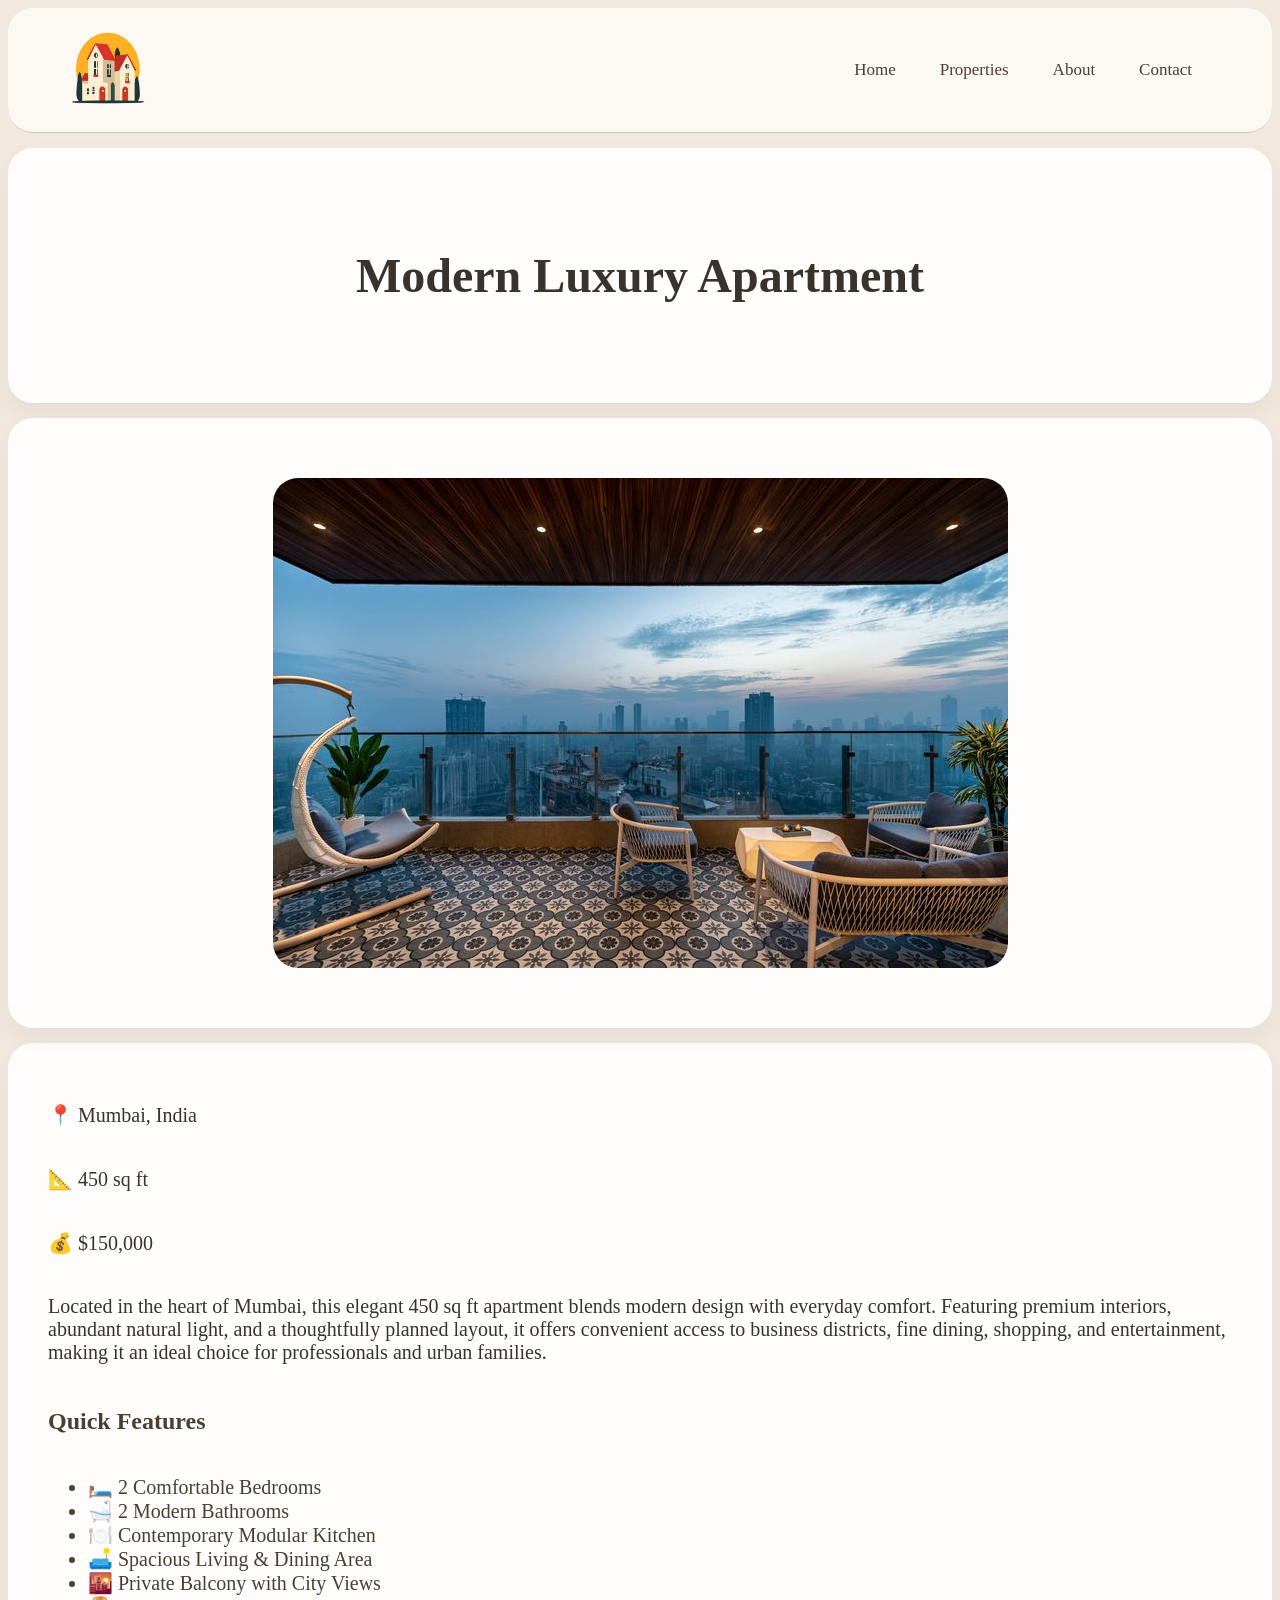
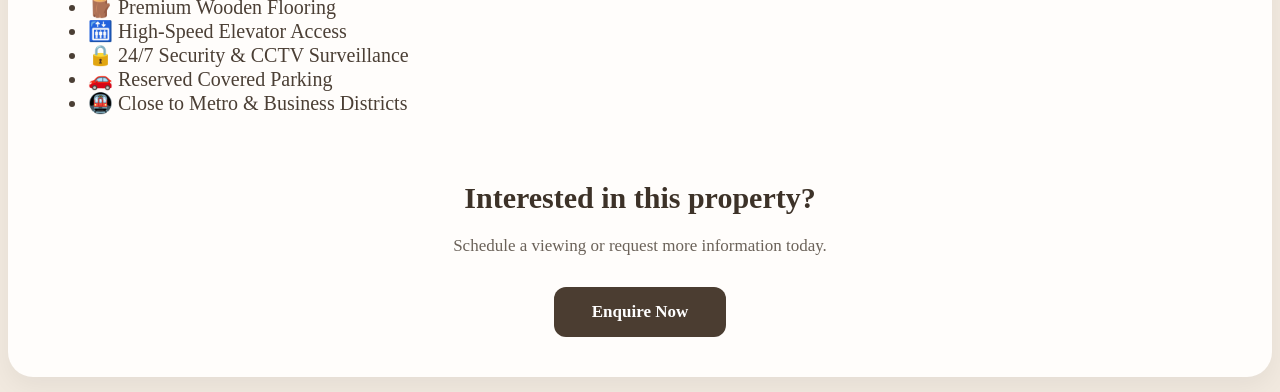
==== mumbai.html @ 9389cc8c "Add files via upload" ====
<!DOCTYPE html>
<html lang="en">
<head>
    <meta charset="UTF-8">
    <meta name="viewport" content="width=device-width, initial-scale=1.0">
    <title>Modern Luxury Villa | Kirat Estates</title>
    <link rel="stylesheet" href="style.css">
</head>
<body>
    <header>
        <div class="header-image">
    <img src="logo.png" alt="Logo">
   
</div> 

<div class="header-nav">
            
<nav>

    <a href="index.html#hero-section">Home</a>

    <a href="index.html#property-section">Properties</a>

    <a href="index.html#about-section">About</a>

    <a href="#contact-section">Contact</a>

</nav>
        
        </div>
    </header>
<main>
    <section class="property-title">
        <h1>Modern Luxury Apartment</h1>
    </section>
    <section class="property-image">
        <img src="p3.jpeg" alt="property">
    </section>
    <section class="property-info">
        <p>📍 Mumbai, India</p>
<p>📐 450 sq ft</p>
<p>💰 $150,000</p><p>
Located in the heart of Mumbai, this elegant 450 sq ft apartment blends modern design with everyday comfort. Featuring premium interiors, abundant natural light, and a thoughtfully planned layout, it offers convenient access to business districts, fine dining, shopping, and entertainment, making it an ideal choice for professionals and urban families.
</p>

        <h3>Quick Features</h3>

<ul>
    <li>🛏️ 2 Comfortable Bedrooms</li>
    <li>🛁 2 Modern Bathrooms</li>
    <li>🍽️ Contemporary Modular Kitchen</li>
    <li>🛋️ Spacious Living & Dining Area</li>
    <li>🌇 Private Balcony with City Views</li>
    <li>🪵 Premium Wooden Flooring</li>
    <li>🛗 High-Speed Elevator Access</li>
    <li>🔒 24/7 Security & CCTV Surveillance</li>
    <li>🚗 Reserved Covered Parking</li>
    <li>🚇 Close to Metro & Business Districts</li>
</ul>
<div class="property-enquire">

    <h3>Interested in this property?</h3>

    <p>Schedule a viewing or request more information today.</p>

    <a href="index.html#contact-section" class="enquire-btn">

        Enquire Now

    </a>

</div>
</section>
    

</main>
    
</body>
</html>
---- style.css ----
html{
    scroll-behavior: smooth;
}
body{

    background:#F1E9DF;

}
header{
    display:flex;
    justify-content:space-between;
    align-items:center;
    padding:20px 60px;
    background:rgba(255, 253, 251, 0.8);
    border-radius: 25px;
    border-bottom:1px solid #D5C5B4;
}
.header-image img{
    width: 80px;
    height: 80px;
}

.header-nav nav a{
    text-decoration: none;
    padding: 20px;
    
    color:#4B3F35;

    font-size:17px;

    font-weight:500;

    transition:.3s ease;
    transform:translateY(-1px);
    
}
.header-nav nav a:hover{
    transform: translateY(-2px); 
    box-shadow: 0 10px 30px rgba(0, 0, 0, 0.12);
    border-radius: 5px;
    color: #D4AE7B;

}
.hero{

    display:flex;
    justify-content: center;

    padding:80px;

    min-height:90vh;

    margin-top:50px;

    border-radius:25px;

    overflow:hidden;

    position:relative;

    background-image:
        linear-gradient(rgba(0,0,0,.38), rgba(0,0,0,.38)),
        url("villa.png");

    background-size:cover;

    background-position:center;

    background-repeat:no-repeat;

}
.hero-content{
    display: flex;
    flex-direction: column;
    align-items: center;
    gap: 22px;
}

.hero-content h1{
    color: #FFFFFF;
    font-size: 4rem;
    font-weight: 700;
    max-width: 750px;
    
}
.hero-content p{
    color: #F3EFE8;
    font-size: 1.5rem;
    font-weight: 500;
    line-height: 1.6;
    max-width: 600px;

}    
.hero-btn{
    background :#D4AE7B;
    padding: 9px 11px;
    border-radius: 5px;
    
}
.hero-btn {
    text-decoration: none;
    color: #3A332D;
}
.hero-btn:hover{
    background:#D5B07A;
    transform:translateY(-2px);
    transition:.3s ease;
}
.properties{
    display:flex;
    flex-direction: column;
    padding:20px 60px;
    background:rgba(255, 253, 251, 1);
    border-radius: 25px;
    border-bottom:1px solid #D5C5B4;
    margin-top: 25px;
    min-height: 80vh;
    margin-top: 50px;
    padding-bottom: 100px;
}
.properties-title{
    text-align: center;
    width: 100%;
    margin-bottom: 30px;
}

.properties-title h1{
    font-size: 2rem;
    font-weight: 600;
    color:#4B3F35;
}
.property-content{
    display: flex;
    flex-direction: row;
justify-content: center;}

.property-card{
    display: flex;
    flex-direction: column;
    align-items: center;
    width: 350px;
    height: 100%;
    background:#F1E9DF;;
    border: .5px solid #D5C5B4;
    border-radius: 5px;
    margin: 5px 10px;
    box-shadow: 0 4px 20px rgba(0, 0, 0, 0.05);
    transition: box-shadow 0.3s ease, transform 0.3s ease;
    cursor: pointer;
    padding-bottom:25px;
}
.property-card:hover {
    transform: translateY(-5px); 
    box-shadow: 0 10px 30px rgba(0, 0, 0, 0.12); 
}
.property-card img{
    height: 300px;
    width: 100%;
    object-fit: cover;
    border-radius: 5px 5px 0px 0px;
}
.about{
    display:flex;
    flex-direction: column;
    justify-content: center;
    align-items: center;
    padding:20px 60px;
    background:rgba(255, 253, 251, 1);
    border-radius: 25px;
    border-bottom:1px solid #D5C5B4;
    margin-top: 50px;
    overflow:hidden;

    position:relative;

    background-image:
        linear-gradient(rgba(0,0,0,.38), rgba(0,0,0,.38)),
        url("about.png");

    background-size:cover;

    background-position:center;

    background-repeat:no-repeat;
    min-height: 80vh;
  

    
}

    
   .about-title{
     text-align: center;
   }

.about-title h1{
    color: #FFFFFF;
    

    font-size: 4rem;
    font-weight: 700;
    
}
.about-title p{
    color: #F3EFE8;
    font-size: 1rem;
    font-weight: 500;
    line-height: 1.3;
    max-width: 600px;
}
.contact{
    display:flex;
    flex-direction: column;
    padding:20px 60px;
    background:rgba(255, 253, 251, 1);
    border-radius: 25px;
    border-bottom:1px solid #D5C5B4;
    margin-top: 25px;
    min-height: 70vh;
    margin: 80px auto;
    max-width: 950Px;
    width: 90%;
}
.contact-content{
    align-items: center;
    justify-content: center;
    text-align: center;
}
.contact-content h1{
    
    font-size: 2rem;
    font-weight: 600;
    color:#4B3F35;
}
.contact-form{
    display: flex;
    flex-direction: column;
    gap: 20px;
    margin-top: 25px;
    max-width: 650px;
    width: 100%;
}
.contact-form form{
    display: flex;
    flex-direction: column;
    gap: 20px ;
    
}
.contact-form label{
    width: 120px;
    margin-top: 12px;
    font-size: 1rem;

}
.contact-form input,
.contact-form textarea{
    flex: 1;
    width: 100%;

    border: 1px solid #D5C5B4;
    border-radius: 10px;
    background: #F8F3ED;
    padding: 14px 18px;
    font-size: 1rem;
    font-family: inherit;
    outline: none;
}

.contact-form input{
    height: 50px;
}

.contact-form textarea{
    min-height: 140px;
    resize: none;
}
.contact form button{
    display: block;
    margin: 20px auto 0; 
    width: 100%;

    padding: 20px;
    color: #D5C5B4;
    
    background-color:#4B3F35;

    font-size:17px;

    font-weight:500;

    transition:.3s ease;
    transform:translateY(-1px);
    border-radius: 10px;

}
.contact form button:hover{
      background:#D5B07A;
    transform:translateY(-2px);
    transition:.3s ease;

}
.footer-content{
    display:flex;
    flex-direction: column;
    justify-content:center;
    align-items:center;
    padding: 60px 30px;
    background:rgba(255, 253, 251, 0.8);
    border-radius: 25px;
    border-bottom:1px solid #D5C5B4;

}
.footer-content h3{
    color: #3A332D;
    font-size: 2rem;
    font-weight: 500;
    text-align: center;
}
.footer-content p{
    color: #3A332D;
    font-size: 1.2rem;
    font-weight: 400;
    max-width:500px;
    }
.footer-content nav{
    display: flex;
    gap: 30px;
    
}
.footer-content nav a{
    text-decoration: none;
    padding: 20px;
    
    color:#4B3F35;

    font-size:17px;

    font-weight:500;

    transition:.3s ease;
    transform:translateY(-1px);
}
.footer-content nav a:hover{
    transform: translateY(-2px); 
    box-shadow: 0 10px 30px rgba(0, 0, 0, 0.12);
    border-radius: 5px;
    color: #D4AE7B;
}
.copyright{
    color: #8c8176;;
    font-size: .9rem;
}
.property-link{
    text-decoration:none;
    color:inherit;
    display:block;
}

.property img{
    width: 100%;
}
section{
    background:#FFFDFB;
    border-radius:25px;
    padding:60px;
    margin:60px auto;
    box-shadow:0 10px 25px rgba(0,0,0,.05);
}
.property-title{
    display: flex;
    align-items: center;
    justify-content: center;
    margin-top: 15px;
    margin-bottom: 15px;
    padding: 20px auto;
}
.property-title h1{
    color: #3A332D;
    font-size: 3rem;
    font-weight: 700;
    text-align: center;
    padding: 20px auto;
    
}
.property-image{
    display: flex;
    overflow:hidden;
    position:relative;
    align-items: center;
    justify-content: center;
    margin-top: 15px;
    margin-bottom: 15px;
}
.property-image img{
    max-width: 950px;
    max-height: 750px;
    border-radius: 25px;
}
.property-info{
    display: flex;
    flex-direction: column;
    padding: 40px;
    margin-top: 15px;
    margin-bottom: 15px;
    align-items: flex-start;
    


}
.property-info p{
    color: #3A332D;
    font-size: 1.25rem;
    font-weight: 500;
    
}
.property-info h3{
    font-size: 1.5rem;
    color: #4B3F35;
    font-weight: 600;
    
}
.property-info li{
    color: #4B3F35;
    font-size: 1.25rem;
    font-weight: 500;
}

.property-enquire{
    max-width: 700px;
    margin: 20px auto 0;
    text-align: center;
}

.property-enquire:hover{
    transform: translateY(-4px);
    box-shadow: 0 18px 40px rgba(0,0,0,.12);
    border-radius: 20px;
    padding: 30px;
}

.property-enquire h3{
    font-size: 30px;
    color: #3d3228;
    margin-bottom: 12px;
}

.property-enquire p{
    color: #6b6259;
    font-size: 17px;
    margin-bottom: 28px;
    line-height: 1.6;
}

.enquire-btn{
    display: inline-block;

    background: #4b3d31;
    color: #fff;

    text-decoration: none;

    padding: 15px 38px;

    border-radius: 12px;

    font-size: 17px;
    font-weight: 600;

    transition: all .3s ease;
}

.enquire-btn:hover{
    background: #2f241c;
    transform: translateY(-2px);
    box-shadow: 0 10px 20px rgba(75,61,49,.35);
}

.enquire-btn:active{
    transform: translateY(0);
}
.property-details{
    display:flex;
    flex-direction:column;
    gap:15px;
    margin-top:20px;
}
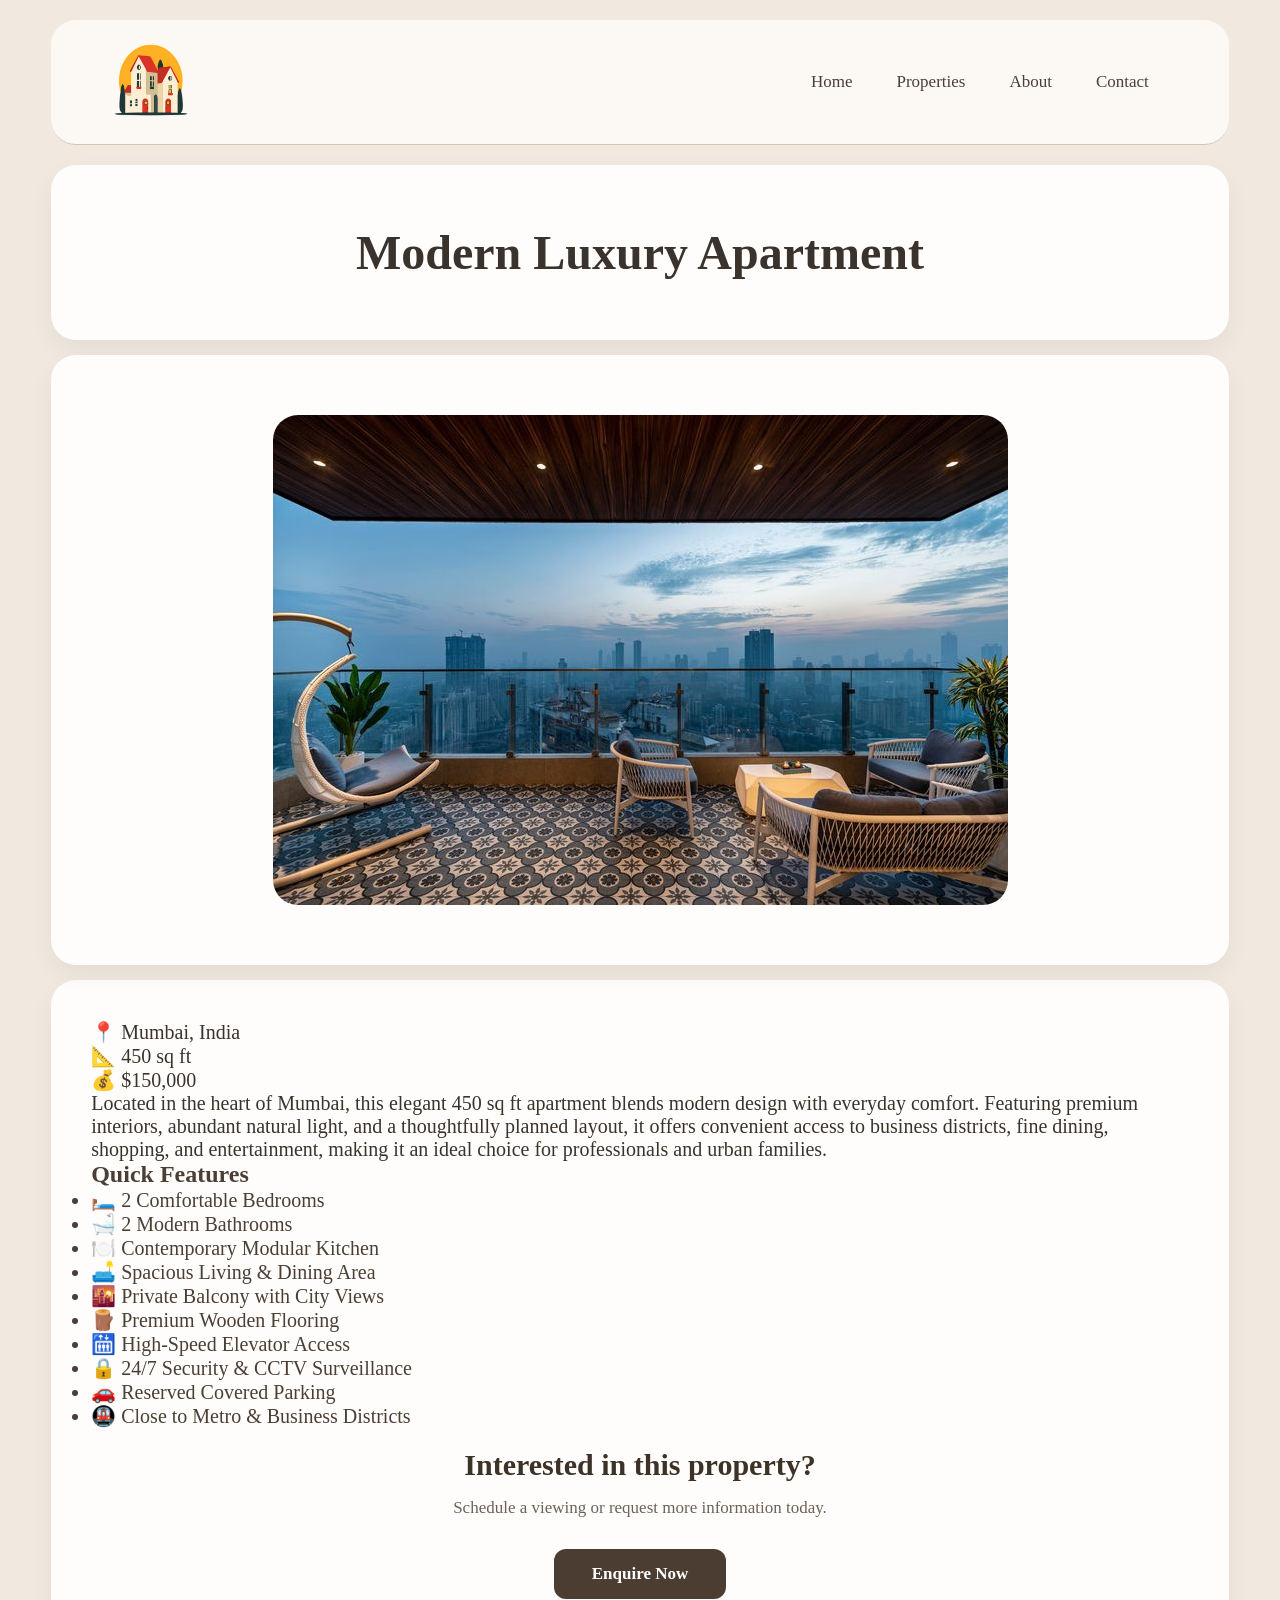
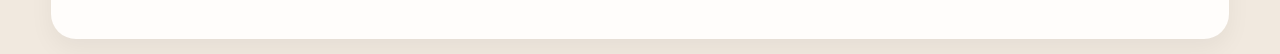
==== commit ff543c07: "Add files via upload" ====
--- a/mumbai.html
+++ b/mumbai.html
@@ -5,6 +5,7 @@
     <meta name="viewport" content="width=device-width, initial-scale=1.0">
     <title>Modern Luxury Villa | Kirat Estates</title>
     <link rel="stylesheet" href="style.css">
+    <meta name="viewport" content="width=device-width, initial-scale=1.0">
 </head>
 <body>
     <header>
--- a/style.css
+++ b/style.css
@@ -1,4 +1,9 @@
 
+*{
+    margin:0;
+    padding:0;
+    box-sizing:border-box;
+}
 html{
     scroll-behavior: smooth;
 }
@@ -7,17 +12,25 @@
     background:#F1E9DF;
 
 }
+main{
+    width:min(92%,1200px);
+    margin:0 auto;
+}
 header{
     display:flex;
     justify-content:space-between;
     align-items:center;
+    width:min(92%,1200px);
+
+    margin:20px auto;
     padding:20px 60px;
     background:rgba(255, 253, 251, 0.8);
     border-radius: 25px;
     border-bottom:1px solid #D5C5B4;
 }
 .header-image img{
-    width: 80px;
+    width: 100%;
+    max-width: 80px;
     height: 80px;
 }
 
@@ -42,6 +55,7 @@
     color: #D4AE7B;
 
 }
+
 .hero{
 
     display:flex;
@@ -68,6 +82,8 @@
     background-position:center;
 
     background-repeat:no-repeat;
+    width: 100%;
+    box-sizing: border-box;
 
 }
 .hero-content{
@@ -118,6 +134,8 @@
     min-height: 80vh;
     margin-top: 50px;
     padding-bottom: 100px;
+    width: 100%;
+    
 }
 .properties-title{
     text-align: center;
@@ -139,7 +157,8 @@
     display: flex;
     flex-direction: column;
     align-items: center;
-    width: 350px;
+    width: 100%;
+    max-width: 350px;
     height: 100%;
     background:#F1E9DF;;
     border: .5px solid #D5C5B4;
@@ -184,13 +203,14 @@
 
     background-repeat:no-repeat;
     min-height: 80vh;
+    width: 100%;
   
 
     
 }
 
     
-   .about-title{
+.about-title{
      text-align: center;
    }
 
@@ -219,8 +239,8 @@
     margin-top: 25px;
     min-height: 70vh;
     margin: 80px auto;
-    max-width: 950Px;
-    width: 90%;
+    
+    width: 100%;
 }
 .contact-content{
     align-items: center;
@@ -484,4 +504,192 @@
     flex-direction:column;
     gap:15px;
     margin-top:20px;
-}+}
+
+@media (max-width:768px){
+    section{
+
+    padding:20px;
+
+}
+   
+header{
+    display:flex;
+    justify-content:space-between;
+    align-items:center;
+    padding: 5px 15px;
+}
+.header-nav{
+
+    margin-top:5px;
+
+}
+.header-nav nav{
+
+    display:grid;
+
+    grid-template-columns:1fr 1fr;
+
+    gap:12px;
+
+    justify-items:center;
+
+}
+
+.header-nav nav a{
+
+    padding:8px;
+
+    font-size:15px;
+
+}
+.header-image img{
+    max-width: 60px;
+    max-height: 60px;
+}
+.hero{
+    
+
+    min-height:65vh;
+
+    padding:30px 20px;
+
+     margin:20px auto 0;
+
+}
+.hero-content h1{
+    font-size: 3.2rem;
+    font-weight: 700;
+    max-width: 280px;
+    
+}
+.hero-content p{
+    font-size: 1.1rem;
+    max-width: 280px;
+    line-height: 1.5;
+}
+
+
+.properties,
+
+.about,
+
+.contact{
+
+    padding:20px;
+
+}
+
+.footer-content{
+
+        padding:30px 20px;
+
+        text-align:center;
+
+    }
+
+    .footer-content h3{
+
+        font-size:1.8rem;
+
+    }
+
+    .footer-content p{
+
+        font-size:1rem;
+
+        max-width:300px;
+
+        margin:10px auto;
+
+        line-height:1.5;
+
+    }
+
+    .footer-content nav{
+
+        display:flex;
+
+        flex-wrap:wrap;
+
+        justify-content:center;
+
+        gap:12px;
+
+        margin:20px 0;
+
+    }
+
+    .footer-content nav a{
+
+        padding:6px 10px;
+
+        font-size:15px;
+
+    }
+
+    .copyright{
+
+        font-size:0.85rem;
+
+        margin-top:10px;
+
+    }
+
+
+.properties{
+    flex-direction: column;
+}
+.property-content{
+
+        display:flex;
+
+        flex-direction:column;
+
+        align-items:center;
+
+        gap:20px;
+
+    }
+    .properties-title h1{
+        font-size: 1.5rem;
+    }
+
+    .property-card{
+
+        max-width:320px;
+
+        width:100%;
+
+        margin:0;
+
+    }
+
+    .property-card img{
+
+        height:220px;
+
+    }
+
+
+.properties{
+
+        padding:20px;
+
+    }
+
+    .about{
+
+        padding:20px;
+
+    }
+
+    .contact{
+
+        padding:20px;
+
+    }
+}
+.about{
+    min-height: 65vh;
+}
